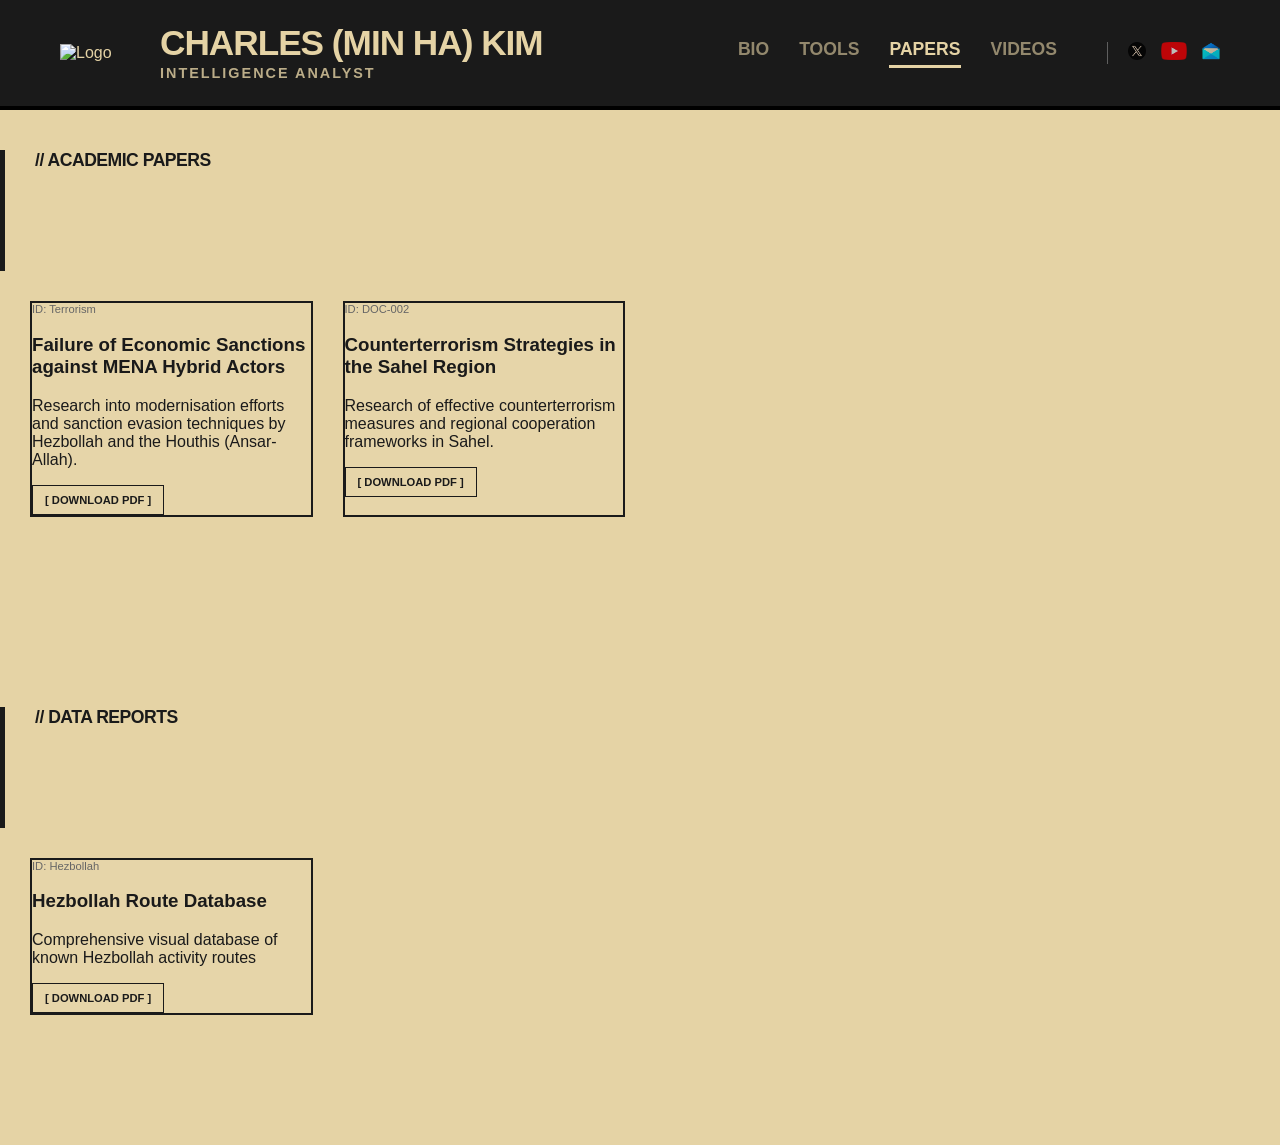
==== papers.html @ 140aa5d3 "1.44 UI Update" ====
<!DOCTYPE html>
<html lang="en">
<head>
    <meta charset="UTF-8">
    <title>SAETTA | PAPERS</title>
    <link rel="stylesheet" href="style.css?v=1.0.4">
</head>
<body>
    <div id="saetta-nav"></div>
    <script src="nav.js?v=1.0.4"></script>

    <h2>// ACADEMIC PAPERS</h2>
    <div id="paper-grid" class="grid-3"></div>

    <h2 style="margin-top: 60px;">// DATA REPORTS</h2>
    <div id="data-reports-grid" class="grid-3"></div>

    <script src="db.js?v=1.0.4"></script>
    <script src="loader.js?v=1.0.4"></script>
</body>
</html>
---- style.css ----
/* --- SAETTA MASTER STYLESHEET V8.0 --- */
/* Optimized for Wide-Layout Dossiers and Carousel Integration */

:root {
    --bg-color: #E5D3A5;      /* Gripen Sand */
    --ink-color: #1A1A1A;     /* Cockpit Black */
    --accent-red: #AA3333;    /* Warning Red */
    --secondary-color: #595038; 
}

/* --- CORE ENGINE --- */
body {
    background-color: var(--bg-color);
    color: var(--ink-color);
    font-family: Arial, Helvetica, sans-serif;
    margin: 0;
    padding: 0; 
    background-image: linear-gradient(var(--ink-color) 0.5px, transparent 0.5px), 
                      linear-gradient(90deg, var(--ink-color) 0.5px, transparent 0.5px);
    background-size: 100px 100px;
}

body::before { 
    content: ""; position: fixed; top: 0; left: 0; width: 100%; height: 100%; 
    background: var(--bg-color); opacity: 0.94; z-index: -1; 
}

a { color: var(--ink-color); text-decoration: none; transition: 0.2s; }

/* --- NAVIGATION BAR --- */
.top-bar {
    background-color: var(--ink-color); 
    color: var(--bg-color);
    width: 100%;
    padding: 25px 60px; 
    box-sizing: border-box;
    display: flex;
    justify-content: space-between;
    align-items: center;
    margin-bottom: 40px; /* Spacing between nav and content */
    border-bottom: 4px solid #000;
}

.logo-img { width: 80px; height: auto; margin-right: 20px; }

.social-icon { 
    height: 18px; 
    width: auto; 
    opacity: 0.8; 
    transition: 0.2s; 
    filter: sepia(18%) hue-rotate(350deg) saturate(300%) brightness(90%); 
}

.social-icon:hover { 
    opacity: 1; 
    transform: scale(1.1); 
    filter: invert(21%) sepia(58%) saturate(3474%) hue-rotate(346deg) brightness(89%) contrast(90%);
}

.identity-block { display: flex; align-items: center; }
.identity h1 { margin: 0; font-size: 2.2rem; text-transform: uppercase; letter-spacing: -1px; line-height: 1; font-weight: 900; color: var(--bg-color); }
.identity .saetta-title { font-size: 0.9rem; margin-top: 5px; font-weight: 700; letter-spacing: 2px; opacity: 0.8; color: var(--bg-color); }

.nav-group { display: flex; align-items: center; gap: 40px; }
nav { display: flex; gap: 30px; }
nav a { font-weight: 700; font-size: 1.1rem; text-transform: uppercase; color: var(--bg-color); opacity: 0.6; padding-bottom: 5px; border-bottom: 3px solid transparent; }
nav a:hover, nav a.active { opacity: 1; color: var(--bg-color); border-bottom: 3px solid var(--bg-color); }

.socials { display: flex; gap: 15px; border-left: 1px solid rgba(255,255,255,0.3); padding-left: 20px; margin-left: 10px; }

/* --- GLOBAL LAYOUT RESET --- */
body > *:not(#saetta-nav):not(script) {
    max-width: 1400px; /* Reduced side margins */
    margin-left: auto;
    margin-right: auto;
    padding: 0 30px 100px 30px; /* Balanced floor and side clearance */
    box-sizing: border-box; 
}

/* --- HEADERS & TITLES --- */
.page-header {
    margin-top: 0;
    margin-bottom: 20px; 
}

.page-header h1 {
    margin: 0;
    line-height: 1.2; /* Fixes vertical dash elongation */
    font-size: 2.5rem;
}

h2 { 
    font-size: 1.1rem; border-left: 5px solid var(--ink-color); 
    padding-left: 15px; text-transform: uppercase; margin-bottom: 30px; 
    font-weight: 800; letter-spacing: -0.5px; 
}

/* --- DOSSIER LAYOUT ENGINE --- */
.dossier-layout {
    display: flex;
    gap: 50px;
    align-items: flex-start;
}

.chapter-rail {
    position: sticky;
    top: 40px;
    width: 160px;
    flex-shrink: 0;
    font-family: Arial, sans-serif;
    border-right: 1px solid rgba(26, 26, 26, 0.1); /* Subtle rail border */
}

.rail-header {
    font-size: 0.65rem;
    font-weight: 900;
    color: var(--secondary-color);
    margin-bottom: 15px;
}

.rail-nav { display: flex; flex-direction: column; gap: 12px; }

.rail-link {
    font-size: 0.75rem;
    font-weight: 700;
    color: var(--ink-color);
    opacity: 0.4;
    text-decoration: none;
    transition: 0.2s;
}

.rail-link:hover { opacity: 1; color: var(--accent-red); padding-left: 4px; }

.dossier-body { flex: 1; }

/* --- IMAGE CAROUSEL (PHOBOS) --- */
.carousel-container {
    width: 100%;
    position: relative;
    margin: 20px 0 60px 0; /* Clear space before text begins */
    border: 1px solid var(--ink-color);
    background: var(--ink-color);
    overflow: hidden;
}

.carousel-slide {
    display: none; /* Logic handled by tool-phobos inline script */
    width: 100%;
}

.carousel-slide img {
    width: 100%;
    height: auto;
    display: block;
}

.carousel-btn {
    position: absolute;
    top: 50%;
    transform: translateY(-50%);
    background: rgba(26, 26, 26, 0.8);
    color: var(--bg-color);
    border: none;
    padding: 15px;
    cursor: pointer;
    font-weight: bold;
    z-index: 10;
}

.prev-btn { left: 0; }
.next-btn { right: 0; }
.carousel-btn:hover { background: var(--accent-red); }

/* --- TEXT CONTENT STREAM --- */
.text-block {
    margin-bottom: 60px;
}

.text-block h3 {
    color: var(--accent-red);
    text-transform: uppercase;
    font-weight: 800;
    margin-bottom: 15px;
}

.text-block p {
    font-size: 1.1rem;
    line-height: 1.6;
    margin-bottom: 20px;
}

/* --- INTERACTIVE GRIDS --- */
.grid-2 { display: grid !important; grid-template-columns: 220px 1fr; gap: 80px; align-items: start; margin-bottom: 80px; }
.grid-3 { display: grid !important; grid-template-columns: repeat(auto-fill, minmax(280px, 1fr)); gap: 30px; }

.system-card, .report-card { 
    border: 2px solid var(--ink-color); 
    background: rgba(255,255,255,0.05); 
    margin-bottom: 30px; 
    display: flex; 
    flex-direction: column; 
    transition: 0.2s; 
}

.system-card:hover, .report-card:hover { 
    transform: translateY(-4px); 
    box-shadow: 6px 6px 0px var(--ink-color); 
}

/* --- FOOTER ELEMENTS --- */
.btn { 
    display: inline-block; font-weight: 800; border: 1px solid var(--ink-color); 
    padding: 8px 12px; font-size: 0.7rem; text-transform: uppercase; 
    cursor: pointer; transition: 0.2s;
}

.btn:hover { background: var(--ink-color); color: var(--bg-color); }

.btn-disabled {
    opacity: 0.4;
    cursor: not-allowed;
    border-style: dashed; /* Visual cue for "In Development" */
}

.tool-footer {
    margin-top: 80px;
}

.footer-btns {
    display: flex;
    justify-content: space-between;
    padding-top: 20px;
}

/* --- MOBILE ADAPTATION --- */
@media (max-width: 950px) {
    .chapter-rail { display: none; }
    .dossier-layout { flex-direction: column; }
}

@media (max-width: 850px) {
    .top-bar { padding: 20px; flex-direction: column; gap: 20px; }
    .nav-group { width: 100%; justify-content: space-between; margin-top: 20px; gap: 15px; }
    .grid-2 { grid-template-columns: 1fr; }
}
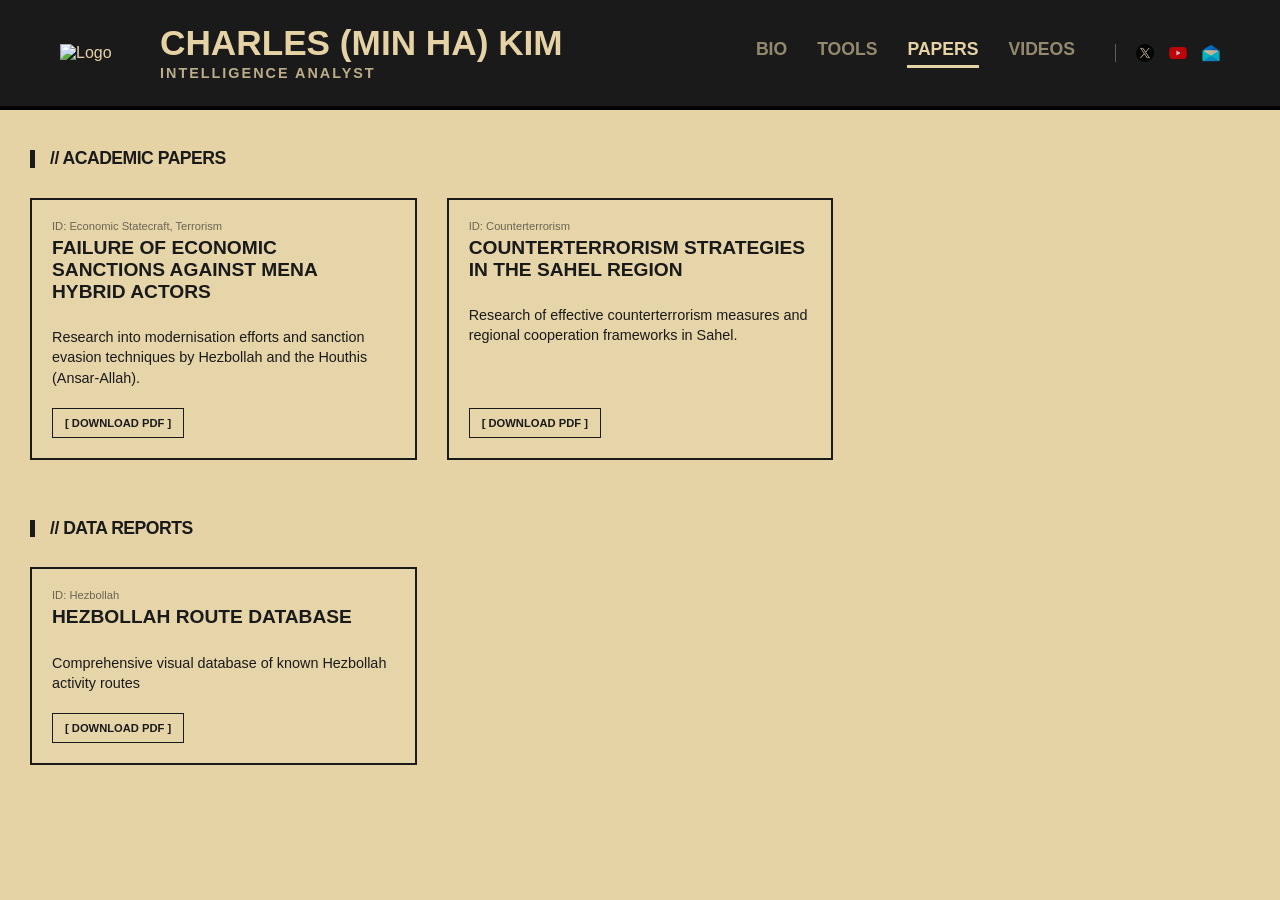
==== commit e6bfde64: "1.50 Overhaul" ====
--- a/papers.html
+++ b/papers.html
@@ -3,17 +3,19 @@
 <head>
     <meta charset="UTF-8">
     <title>SAETTA | PAPERS</title>
-    <link rel="stylesheet" href="style.css?v=1.0.4">
+    <link rel="stylesheet" href="style.css?v=1.5.0">
 </head>
 <body>
     <div id="saetta-nav"></div>
-    <script src="nav.js?v=1.0.4"></script>
+    <script src="nav.js?v=1.5.1"></script>
 
-    <h2>// ACADEMIC PAPERS</h2>
-    <div id="paper-grid" class="grid-3"></div>
+    <main class="container">
+        <h2>// ACADEMIC PAPERS</h2>
+        <div id="paper-grid" class="grid-3"></div>
 
-    <h2 style="margin-top: 60px;">// DATA REPORTS</h2>
-    <div id="data-reports-grid" class="grid-3"></div>
+        <h2 style="margin-top: 60px;">// DATA REPORTS</h2>
+        <div id="data-reports-grid" class="grid-3"></div>
+    </main>
 
     <script src="db.js?v=1.0.4"></script>
     <script src="loader.js?v=1.0.4"></script>
--- a/style.css
+++ b/style.css
@@ -1,6 +1,4 @@
-/* --- SAETTA MASTER STYLESHEET V8.0 --- */
-/* Optimized for Wide-Layout Dossiers and Carousel Integration */
-
+/* --- SAETTA MASTER STYLESHEET V11.2 --- */
 :root {
     --bg-color: #E5D3A5;      /* Gripen Sand */
     --ink-color: #1A1A1A;     /* Cockpit Black */
@@ -9,15 +7,17 @@
 }
 
 /* --- CORE ENGINE --- */
+* { box-sizing: border-box; }
+
 body {
     background-color: var(--bg-color);
     color: var(--ink-color);
     font-family: Arial, Helvetica, sans-serif;
-    margin: 0;
-    padding: 0; 
+    margin: 0; padding: 0;
     background-image: linear-gradient(var(--ink-color) 0.5px, transparent 0.5px), 
                       linear-gradient(90deg, var(--ink-color) 0.5px, transparent 0.5px);
     background-size: 100px 100px;
+    min-height: 100vh;
 }
 
 body::before { 
@@ -26,220 +26,139 @@
 }
 
 a { color: var(--ink-color); text-decoration: none; transition: 0.2s; }
+img { max-width: 100%; height: auto; display: block; }
 
-/* --- NAVIGATION BAR --- */
+/* --- LAYOUT CONTAINERS --- */
+.container {
+    max-width: 1400px;
+    margin: 0 auto;
+    padding: 0 30px 100px 30px;
+    position: relative;
+}
+
+/* --- NAVIGATION BAR (TOP) --- */
 .top-bar {
     background-color: var(--ink-color); 
     color: var(--bg-color);
     width: 100%;
     padding: 25px 60px; 
-    box-sizing: border-box;
     display: flex;
     justify-content: space-between;
     align-items: center;
-    margin-bottom: 40px; /* Spacing between nav and content */
+    margin-bottom: 40px;
     border-bottom: 4px solid #000;
 }
 
-.logo-img { width: 80px; height: auto; margin-right: 20px; }
-
+.logo-img { width: 80px !important; height: auto; margin-right: 20px; }
 .social-icon { 
-    height: 18px; 
-    width: auto; 
-    opacity: 0.8; 
-    transition: 0.2s; 
+    height: 18px !important; width: 18px !important; object-fit: contain;
+    opacity: 0.8; transition: 0.2s; 
     filter: sepia(18%) hue-rotate(350deg) saturate(300%) brightness(90%); 
 }
 
-.social-icon:hover { 
-    opacity: 1; 
-    transform: scale(1.1); 
-    filter: invert(21%) sepia(58%) saturate(3474%) hue-rotate(346deg) brightness(89%) contrast(90%);
-}
-
 .identity-block { display: flex; align-items: center; }
-.identity h1 { margin: 0; font-size: 2.2rem; text-transform: uppercase; letter-spacing: -1px; line-height: 1; font-weight: 900; color: var(--bg-color); }
+.identity h1 { margin: 0; font-size: 2.2rem; text-transform: uppercase; font-weight: 900; line-height: 1; color: var(--bg-color); }
 .identity .saetta-title { font-size: 0.9rem; margin-top: 5px; font-weight: 700; letter-spacing: 2px; opacity: 0.8; color: var(--bg-color); }
 
 .nav-group { display: flex; align-items: center; gap: 40px; }
+.socials { display: flex; gap: 15px; border-left: 1px solid rgba(255,255,255,0.3); padding-left: 20px; }
+
+/* Global Nav Styling (Defaults for Top Bar) */
 nav { display: flex; gap: 30px; }
-nav a { font-weight: 700; font-size: 1.1rem; text-transform: uppercase; color: var(--bg-color); opacity: 0.6; padding-bottom: 5px; border-bottom: 3px solid transparent; }
+nav a { 
+    font-weight: 700; font-size: 1.1rem; text-transform: uppercase; 
+    color: var(--bg-color); /* Default to light text for dark headers */
+    opacity: 0.6; padding-bottom: 5px; border-bottom: 3px solid transparent; 
+}
 nav a:hover, nav a.active { opacity: 1; color: var(--bg-color); border-bottom: 3px solid var(--bg-color); }
 
-.socials { display: flex; gap: 15px; border-left: 1px solid rgba(255,255,255,0.3); padding-left: 20px; margin-left: 10px; }
-
-/* --- GLOBAL LAYOUT RESET --- */
-body > *:not(#saetta-nav):not(script) {
-    max-width: 1400px; /* Reduced side margins */
-    margin-left: auto;
-    margin-right: auto;
-    padding: 0 30px 100px 30px; /* Balanced floor and side clearance */
-    box-sizing: border-box; 
+/* --- TYPOGRAPHY --- */
+h2 { 
+    font-size: 1.1rem; border-left: 5px solid var(--ink-color); 
+    padding-left: 15px; text-transform: uppercase; font-weight: 800; 
+    letter-spacing: -0.5px; line-height: 1.0; margin: 0 0 30px 0;
+    display: inline-block;
 }
 
-/* --- HEADERS & TITLES --- */
-.page-header {
-    margin-top: 0;
-    margin-bottom: 20px; 
+/* --- BIO LAYOUT --- */
+.bio-layout { display: grid; grid-template-columns: 300px 1fr; gap: 50px; align-items: start; }
+.photo-frame { border: 2px solid var(--ink-color); padding: 5px; background: rgba(255,255,255,0.05); }
+.bio-content p { font-size: 1.1rem; line-height: 1.6; margin-bottom: 20px; }
+.bio-content ul { line-height: 1.8; font-weight: bold; }
+
+/* --- DOSSIER LAYOUT (Tools) --- */
+.dossier-layout { display: grid; grid-template-columns: 200px 1fr; gap: 50px; }
+
+.chapter-rail {
+    position: sticky; top: 20px; align-self: start;
+    border-right: 1px solid var(--ink-color); padding-right: 20px;
+}
+.rail-header { font-weight: 900; margin-bottom: 20px; opacity: 0.5; font-size: 0.8rem; }
+
+/* FIX: Override Global Nav for Sidebar */
+.rail-nav {
+    display: flex;
+    flex-direction: column !important; /* Force Vertical */
+    gap: 0 !important;
 }
 
-.page-header h1 {
-    margin: 0;
-    line-height: 1.2; /* Fixes vertical dash elongation */
-    font-size: 2.5rem;
+/* FIX: Override Global Link Color for Sidebar */
+.rail-nav a {
+    color: var(--ink-color) !important; /* Force Black */
+    opacity: 0.6;
+    border-bottom: 1px solid rgba(26, 26, 26, 0.1);
+    padding: 10px 0;
+    display: block;
+    font-size: 0.8rem;
 }
 
-h2 { 
-    font-size: 1.1rem; border-left: 5px solid var(--ink-color); 
-    padding-left: 15px; text-transform: uppercase; margin-bottom: 30px; 
-    font-weight: 800; letter-spacing: -0.5px; 
+.rail-nav a:hover {
+    color: var(--accent-red) !important;
+    opacity: 1;
+    border-color: var(--accent-red);
 }
 
-/* --- DOSSIER LAYOUT ENGINE --- */
-.dossier-layout {
-    display: flex;
-    gap: 50px;
-    align-items: flex-start;
-}
+.page-header h1 { font-size: 3rem; margin: 0; line-height: 1; text-transform: uppercase; letter-spacing: -2px; }
+.page-header p { font-weight: bold; color: var(--accent-red); margin-top: 10px; letter-spacing: 1px; }
 
-.chapter-rail {
-    position: sticky;
-    top: 40px;
-    width: 160px;
-    flex-shrink: 0;
-    font-family: Arial, sans-serif;
-    border-right: 1px solid rgba(26, 26, 26, 0.1); /* Subtle rail border */
-}
-
-.rail-header {
-    font-size: 0.65rem;
-    font-weight: 900;
-    color: var(--secondary-color);
-    margin-bottom: 15px;
-}
-
-.rail-nav { display: flex; flex-direction: column; gap: 12px; }
-
-.rail-link {
-    font-size: 0.75rem;
-    font-weight: 700;
-    color: var(--ink-color);
-    opacity: 0.4;
-    text-decoration: none;
-    transition: 0.2s;
-}
-
-.rail-link:hover { opacity: 1; color: var(--accent-red); padding-left: 4px; }
-
-.dossier-body { flex: 1; }
-
-/* --- IMAGE CAROUSEL (PHOBOS) --- */
-.carousel-container {
-    width: 100%;
-    position: relative;
-    margin: 20px 0 60px 0; /* Clear space before text begins */
-    border: 1px solid var(--ink-color);
-    background: var(--ink-color);
-    overflow: hidden;
-}
-
-.carousel-slide {
-    display: none; /* Logic handled by tool-phobos inline script */
-    width: 100%;
-}
-
-.carousel-slide img {
-    width: 100%;
-    height: auto;
-    display: block;
-}
-
-.carousel-btn {
-    position: absolute;
-    top: 50%;
-    transform: translateY(-50%);
-    background: rgba(26, 26, 26, 0.8);
-    color: var(--bg-color);
-    border: none;
-    padding: 15px;
-    cursor: pointer;
-    font-weight: bold;
-    z-index: 10;
-}
-
-.prev-btn { left: 0; }
-.next-btn { right: 0; }
-.carousel-btn:hover { background: var(--accent-red); }
-
-/* --- TEXT CONTENT STREAM --- */
-.text-block {
-    margin-bottom: 60px;
-}
-
-.text-block h3 {
-    color: var(--accent-red);
-    text-transform: uppercase;
-    font-weight: 800;
-    margin-bottom: 15px;
-}
-
-.text-block p {
-    font-size: 1.1rem;
-    line-height: 1.6;
-    margin-bottom: 20px;
-}
-
-/* --- INTERACTIVE GRIDS --- */
-.grid-2 { display: grid !important; grid-template-columns: 220px 1fr; gap: 80px; align-items: start; margin-bottom: 80px; }
-.grid-3 { display: grid !important; grid-template-columns: repeat(auto-fill, minmax(280px, 1fr)); gap: 30px; }
+/* --- COMPONENTS --- */
+.grid-3 { display: grid; grid-template-columns: repeat(3, 1fr); gap: 30px; }
 
 .system-card, .report-card { 
-    border: 2px solid var(--ink-color); 
-    background: rgba(255,255,255,0.05); 
-    margin-bottom: 30px; 
-    display: flex; 
-    flex-direction: column; 
-    transition: 0.2s; 
+    border: 2px solid var(--ink-color); background: rgba(255,255,255,0.05); 
+    display: flex; flex-direction: column; height: 100%; 
 }
+.sys-content { padding: 20px; display: flex; flex-direction: column; flex-grow: 1; }
+.sys-title { font-size: 1.2rem; font-weight: 900; text-transform: uppercase; margin: 0 0 10px 0; }
+.sys-desc { font-size: 0.9rem; line-height: 1.4; margin-bottom: 20px; flex-grow: 1; }
 
-.system-card:hover, .report-card:hover { 
-    transform: translateY(-4px); 
-    box-shadow: 6px 6px 0px var(--ink-color); 
-}
-
-/* --- FOOTER ELEMENTS --- */
 .btn { 
     display: inline-block; font-weight: 800; border: 1px solid var(--ink-color); 
     padding: 8px 12px; font-size: 0.7rem; text-transform: uppercase; 
-    cursor: pointer; transition: 0.2s;
+    background: transparent; cursor: pointer; color: var(--ink-color);
+    width: fit-content; margin-top: auto;
 }
-
 .btn:hover { background: var(--ink-color); color: var(--bg-color); }
 
-.btn-disabled {
-    opacity: 0.4;
-    cursor: not-allowed;
-    border-style: dashed; /* Visual cue for "In Development" */
+/* --- CAROUSEL --- */
+.carousel-container { position: relative; margin: 30px 0; border: 2px solid var(--ink-color); overflow: hidden; aspect-ratio: 16/9; background: #000; }
+.carousel-slide { display: none; width: 100%; height: 100%; }
+.carousel-slide img { width: 100%; height: 100%; object-fit: contain; }
+.carousel-btn { 
+    position: absolute; top: 50%; transform: translateY(-50%); 
+    background: var(--ink-color); color: var(--bg-color); border: none; 
+    padding: 10px; cursor: pointer; z-index: 10;
 }
+.prev-btn { left: 0; } .next-btn { right: 0; }
 
-.tool-footer {
-    margin-top: 80px;
-}
+.text-block { margin-bottom: 50px; border-bottom: 1px dashed var(--ink-color); padding-bottom: 30px; }
+.text-block h3 { margin-top: 0; font-size: 0.9rem; opacity: 0.6; margin-bottom: 10px; }
 
-.footer-btns {
-    display: flex;
-    justify-content: space-between;
-    padding-top: 20px;
-}
-
-/* --- MOBILE ADAPTATION --- */
-@media (max-width: 950px) {
+/* --- MOBILE RESPONSIVE --- */
+@media (max-width: 768px) {
+    .dossier-layout, .bio-layout, .grid-3 { grid-template-columns: 1fr; }
     .chapter-rail { display: none; }
-    .dossier-layout { flex-direction: column; }
-}
-
-@media (max-width: 850px) {
-    .top-bar { padding: 20px; flex-direction: column; gap: 20px; }
-    .nav-group { width: 100%; justify-content: space-between; margin-top: 20px; gap: 15px; }
-    .grid-2 { grid-template-columns: 1fr; }
+    .top-bar { flex-direction: column; padding: 20px; gap: 20px; }
+    .nav-group { flex-direction: column; gap: 20px; }
+    .carousel-container { aspect-ratio: 4/3; }
 }
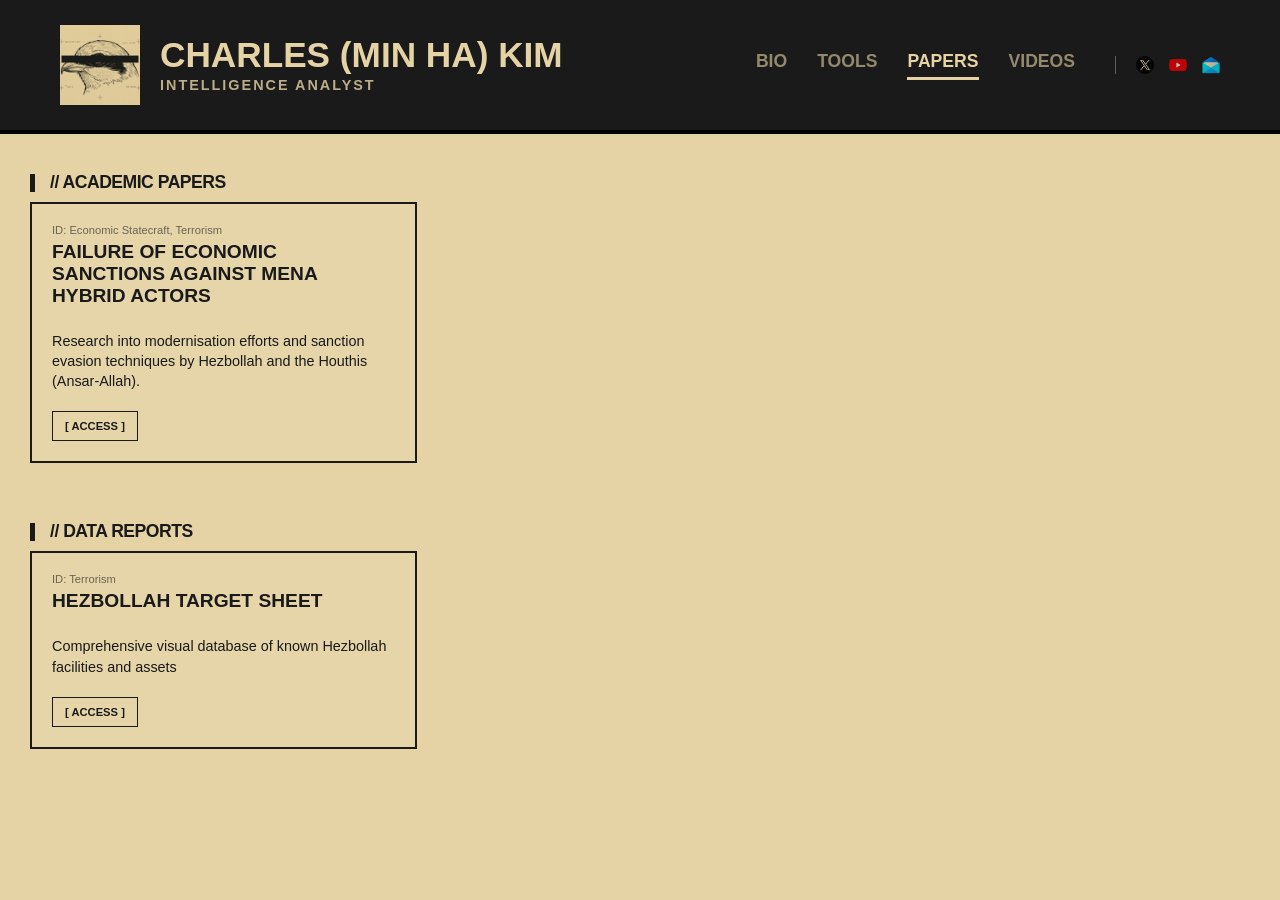
==== commit b7dec923: "1.54 Mobile Integration (Video Removed due to Size Limit)" ====
--- a/papers.html
+++ b/papers.html
@@ -1,13 +1,16 @@
 <!DOCTYPE html>
 <html lang="en">
+
 <head>
     <meta charset="UTF-8">
+    <meta name="viewport" content="width=device-width, initial-scale=1.0">
     <title>SAETTA | PAPERS</title>
-    <link rel="stylesheet" href="style.css?v=1.5.0">
+    <link rel="stylesheet" href="style.css?v=1.6.0">
 </head>
+
 <body>
     <div id="saetta-nav"></div>
-    <script src="nav.js?v=1.5.1"></script>
+    <script src="nav.js?v=1.6.0"></script>
 
     <main class="container">
         <h2>// ACADEMIC PAPERS</h2>
@@ -17,7 +20,8 @@
         <div id="data-reports-grid" class="grid-3"></div>
     </main>
 
-    <script src="db.js?v=1.0.4"></script>
-    <script src="loader.js?v=1.0.4"></script>
+    <script src="db.js?v=1.6.0"></script>
+    <script src="loader.js?v=1.6.0"></script>
 </body>
+
 </html>
--- a/style.css
+++ b/style.css
@@ -18,7 +18,7 @@
                       linear-gradient(90deg, var(--ink-color) 0.5px, transparent 0.5px);
     background-size: 100px 100px;
     min-height: 100vh;
-}
+}                           
 
 body::before { 
     content: ""; position: fixed; top: 0; left: 0; width: 100%; height: 100%; 
@@ -76,7 +76,7 @@
 h2 { 
     font-size: 1.1rem; border-left: 5px solid var(--ink-color); 
     padding-left: 15px; text-transform: uppercase; font-weight: 800; 
-    letter-spacing: -0.5px; line-height: 1.0; margin: 0 0 30px 0;
+    letter-spacing: -0.5px; line-height: 1.0; margin: 0 0 10px 0;
     display: inline-block;
 }
 
@@ -143,7 +143,7 @@
 /* --- CAROUSEL --- */
 .carousel-container { position: relative; margin: 30px 0; border: 2px solid var(--ink-color); overflow: hidden; aspect-ratio: 16/9; background: #000; }
 .carousel-slide { display: none; width: 100%; height: 100%; }
-.carousel-slide img { width: 100%; height: 100%; object-fit: contain; }
+.carousel-slide img, .carousel-slide video { width: 100%; height: 100%; object-fit: contain; }
 .carousel-btn { 
     position: absolute; top: 50%; transform: translateY(-50%); 
     background: var(--ink-color); color: var(--bg-color); border: none; 
@@ -151,7 +151,7 @@
 }
 .prev-btn { left: 0; } .next-btn { right: 0; }
 
-.text-block { margin-bottom: 50px; border-bottom: 1px dashed var(--ink-color); padding-bottom: 30px; }
+.text-block { margin-bottom: 20px; border-bottom: 1px dashed var(--ink-color); padding-bottom: 10px; }
 .text-block h3 { margin-top: 0; font-size: 0.9rem; opacity: 0.6; margin-bottom: 10px; }
 
 /* --- MOBILE RESPONSIVE --- */
@@ -161,4 +161,51 @@
     .top-bar { flex-direction: column; padding: 20px; gap: 20px; }
     .nav-group { flex-direction: column; gap: 20px; }
     .carousel-container { aspect-ratio: 4/3; }
+}
+
+.leaflet-container img.leaflet-tile {
+    /* Critical: Resets "height: auto" and "max-width: 100%" */
+    max-width: none !important; 
+    max-height: none !important;
+    width: 256px !important;      /* Force standard tile size */
+    height: 256px !important;     /* Force standard tile size */
+    margin: 0 !important;
+    padding: 0 !important;
+    display: block !important;    /* Fixes "fractured" gaps */
+}
+
+/* 2. FIX MARKERS & UI ICONS */
+.leaflet-container img.leaflet-marker-icon,
+.leaflet-container img.leaflet-image-layer,
+.leaflet-control-zoom-in, 
+.leaflet-control-zoom-out {
+    max-width: none !important;
+    max-height: none !important;
+    width: auto !important;
+    height: auto !important;
+    display: block !important;
+    box-shadow: none !important;
+    border: none !important;      /* Removes unintended borders on tiles */
+}
+
+/* 3. FIX ZOOM CONTROLS (The +/- Buttons) */
+.leaflet-touch .leaflet-control-layers, 
+.leaflet-touch .leaflet-bar {
+    border: 2px solid var(--ink-color) !important;
+    background-clip: padding-box;
+}
+.leaflet-control-zoom a {
+    color: var(--ink-color) !important;
+    background: var(--bg-color) !important;
+    font-size: 22px !important;
+    line-height: 30px !important; /* Centers the +/- text */
+    text-decoration: none !important;
+}
+
+/* 4. FIX MAP CONTAINER & CURSOR */
+#intel-map {
+    isolation: isolate;
+    z-index: 1;
+    /* Forces the map to respect mouse events for zooming */
+    pointer-events: auto !important; 
 }
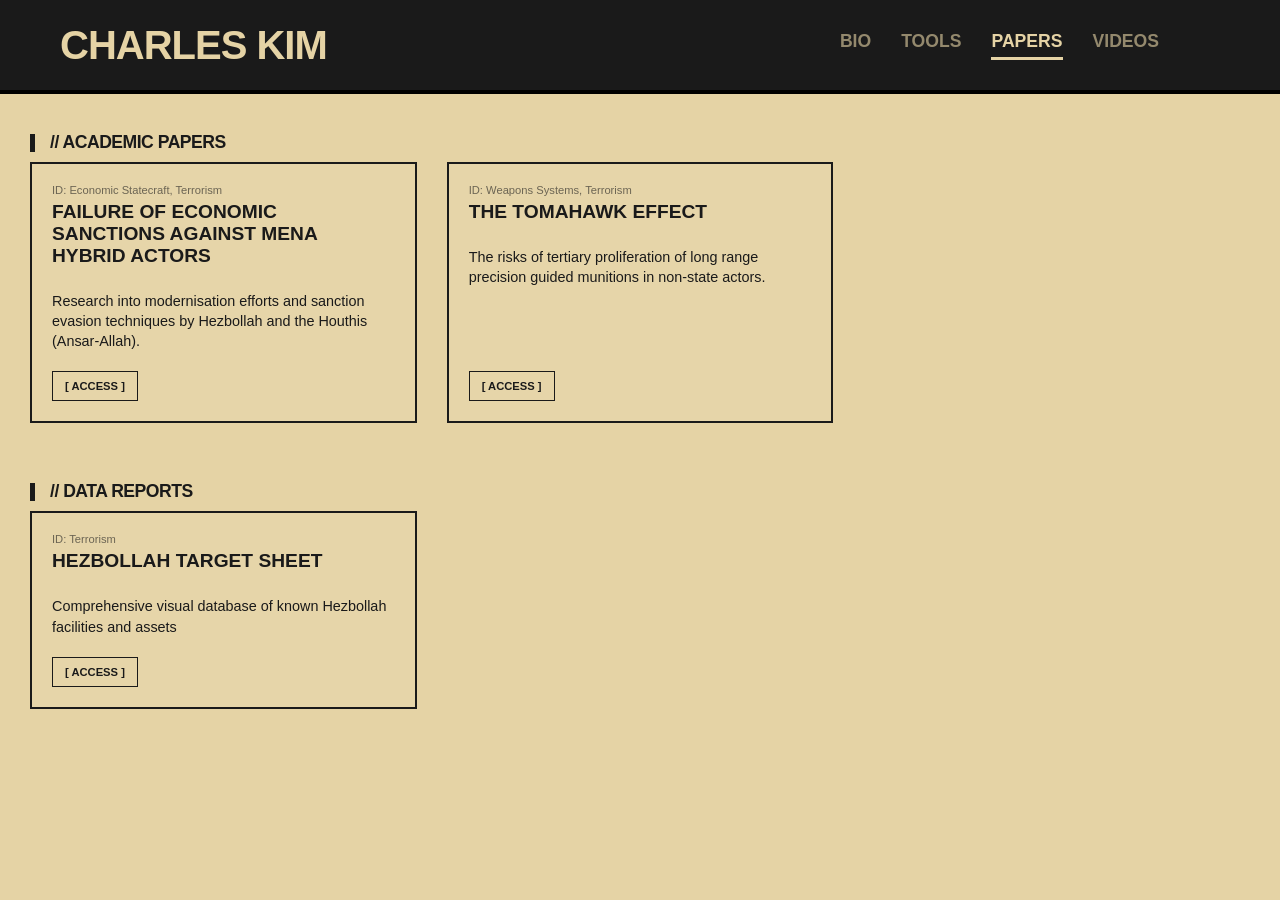
==== commit b220e883: "Update site to v1.60: Professionalize content, refine bio page, and standardize footer" ====
--- a/papers.html
+++ b/papers.html
@@ -5,12 +5,12 @@
     <meta charset="UTF-8">
     <meta name="viewport" content="width=device-width, initial-scale=1.0">
     <title>SAETTA | PAPERS</title>
-    <link rel="stylesheet" href="style.css?v=1.6.0">
+    <link rel="stylesheet" href="style.css?v=1.60">
 </head>
 
 <body>
     <div id="saetta-nav"></div>
-    <script src="nav.js?v=1.6.0"></script>
+    <script src="nav.js?v=1.60"></script>
 
     <main class="container">
         <h2>// ACADEMIC PAPERS</h2>
@@ -20,8 +20,8 @@
         <div id="data-reports-grid" class="grid-3"></div>
     </main>
 
-    <script src="db.js?v=1.6.0"></script>
-    <script src="loader.js?v=1.6.0"></script>
+    <script src="db.js?v=1.60"></script>
+    <script src="loader.js?v=1.60"></script>
 </body>
 
-</html>+</html>
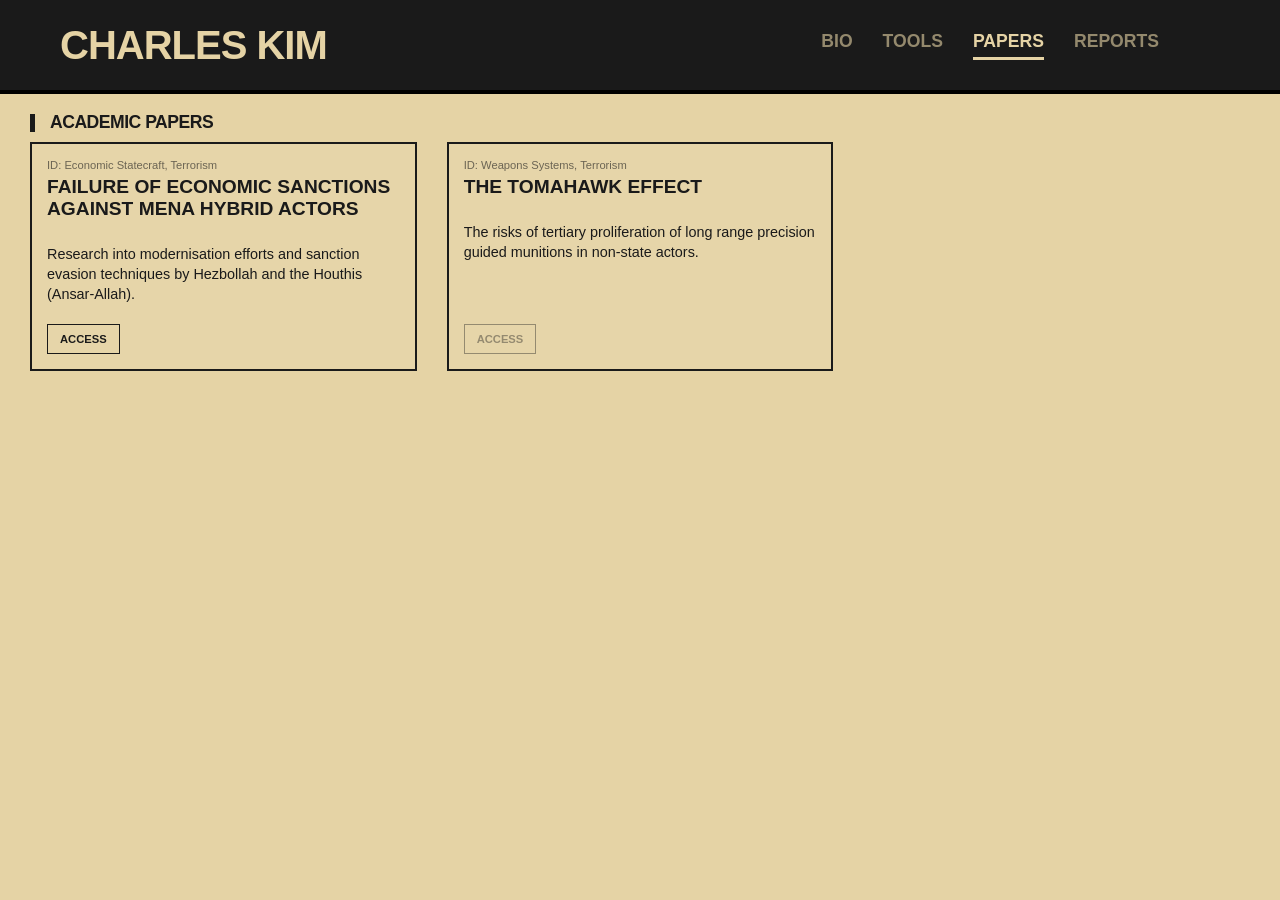
==== commit 027b25a7: "1.62 Cleaning UI, updating pictures, etc." ====
--- a/papers.html
+++ b/papers.html
@@ -13,11 +13,10 @@
     <script src="nav.js?v=1.60"></script>
 
     <main class="container">
-        <h2>// ACADEMIC PAPERS</h2>
+        <h2>ACADEMIC PAPERS</h2>
         <div id="paper-grid" class="grid-3"></div>
 
-        <h2 style="margin-top: 60px;">// DATA REPORTS</h2>
-        <div id="data-reports-grid" class="grid-3"></div>
+
     </main>
 
     <script src="db.js?v=1.60"></script>
--- a/style.css
+++ b/style.css
@@ -1,110 +1,225 @@
 /* --- SAETTA MASTER STYLESHEET V11.2 --- */
 :root {
-    --bg-color: #E5D3A5;      /* Gripen Sand */
-    --ink-color: #1A1A1A;     /* Cockpit Black */
-    --accent-red: #AA3333;    /* Warning Red */
-    --secondary-color: #595038; 
+    --bg-color: #E5D3A5;
+    /* Gripen Sand */
+    --ink-color: #1A1A1A;
+    /* Cockpit Black */
+    --accent-red: #AA3333;
+    /* Warning Red */
+    --secondary-color: #595038;
 }
 
 /* --- CORE ENGINE --- */
-* { box-sizing: border-box; }
+* {
+    box-sizing: border-box;
+}
 
 body {
     background-color: var(--bg-color);
     color: var(--ink-color);
     font-family: Arial, Helvetica, sans-serif;
-    margin: 0; padding: 0;
-    background-image: linear-gradient(var(--ink-color) 0.5px, transparent 0.5px), 
-                      linear-gradient(90deg, var(--ink-color) 0.5px, transparent 0.5px);
+    margin: 0;
+    padding: 0;
+    background-image: linear-gradient(var(--ink-color) 0.5px, transparent 0.5px),
+        linear-gradient(90deg, var(--ink-color) 0.5px, transparent 0.5px);
     background-size: 100px 100px;
     min-height: 100vh;
-}                           
-
-body::before { 
-    content: ""; position: fixed; top: 0; left: 0; width: 100%; height: 100%; 
-    background: var(--bg-color); opacity: 0.94; z-index: -1; 
-}
-
-a { color: var(--ink-color); text-decoration: none; transition: 0.2s; }
-img { max-width: 100%; height: auto; display: block; }
+    display: flex;
+    flex-direction: column;
+}
+
+body::before {
+    content: "";
+    position: fixed;
+    top: 0;
+    left: 0;
+    width: 100%;
+    height: 100%;
+    background: var(--bg-color);
+    opacity: 0.94;
+    z-index: -1;
+}
+
+a {
+    color: var(--ink-color);
+    text-decoration: none;
+    transition: 0.2s;
+}
+
+img {
+    max-width: 100%;
+    height: auto;
+    display: block;
+}
 
 /* --- LAYOUT CONTAINERS --- */
 .container {
     max-width: 1400px;
     margin: 0 auto;
-    padding: 0 30px 100px 30px;
+    padding: 0 30px 40px 30px;
     position: relative;
 }
 
 /* --- NAVIGATION BAR (TOP) --- */
 .top-bar {
-    background-color: var(--ink-color); 
-    color: var(--bg-color);
-    width: 100%;
-    padding: 25px 60px; 
+    background-color: var(--ink-color);
+    color: var(--bg-color);
+    width: 100%;
+    padding: 25px 60px;
     display: flex;
     justify-content: space-between;
     align-items: center;
-    margin-bottom: 40px;
+    margin-bottom: 20px;
     border-bottom: 4px solid #000;
 }
 
-.logo-img { width: 80px !important; height: auto; margin-right: 20px; }
-.social-icon { 
-    height: 18px !important; width: 18px !important; object-fit: contain;
-    opacity: 0.8; transition: 0.2s; 
-    filter: sepia(18%) hue-rotate(350deg) saturate(300%) brightness(90%); 
-}
-
-.identity-block { display: flex; align-items: center; }
-.identity h1 { margin: 0; font-size: 2.2rem; text-transform: uppercase; font-weight: 900; line-height: 1; color: var(--bg-color); }
-.identity .saetta-title { font-size: 0.9rem; margin-top: 5px; font-weight: 700; letter-spacing: 2px; opacity: 0.8; color: var(--bg-color); }
-
-.nav-group { display: flex; align-items: center; gap: 40px; }
-.socials { display: flex; gap: 15px; border-left: 1px solid rgba(255,255,255,0.3); padding-left: 20px; }
+.logo-img {
+    width: 80px !important;
+    height: auto;
+    margin-right: 20px;
+}
+
+.social-icon {
+    height: 18px !important;
+    width: 18px !important;
+    object-fit: contain;
+    opacity: 0.8;
+    transition: 0.2s;
+    filter: sepia(18%) hue-rotate(350deg) saturate(300%) brightness(90%);
+}
+
+.identity-block {
+    display: flex;
+    align-items: center;
+}
+
+.identity h1 {
+    margin: 0;
+    font-size: 2.2rem;
+    text-transform: uppercase;
+    font-weight: 900;
+    line-height: 1;
+    color: var(--bg-color);
+}
+
+.identity .saetta-title {
+    font-size: 0.9rem;
+    margin-top: 5px;
+    font-weight: 700;
+    letter-spacing: 2px;
+    opacity: 0.8;
+    color: var(--bg-color);
+}
+
+.nav-group {
+    display: flex;
+    align-items: center;
+    gap: 40px;
+}
+
+.socials {
+    display: flex;
+    gap: 15px;
+    border-left: 1px solid rgba(255, 255, 255, 0.3);
+    padding-left: 20px;
+}
 
 /* Global Nav Styling (Defaults for Top Bar) */
-nav { display: flex; gap: 30px; }
-nav a { 
-    font-weight: 700; font-size: 1.1rem; text-transform: uppercase; 
-    color: var(--bg-color); /* Default to light text for dark headers */
-    opacity: 0.6; padding-bottom: 5px; border-bottom: 3px solid transparent; 
-}
-nav a:hover, nav a.active { opacity: 1; color: var(--bg-color); border-bottom: 3px solid var(--bg-color); }
+nav {
+    display: flex;
+    gap: 30px;
+}
+
+nav a {
+    font-weight: 700;
+    font-size: 1.1rem;
+    text-transform: uppercase;
+    color: var(--bg-color);
+    /* Default to light text for dark headers */
+    opacity: 0.6;
+    padding-bottom: 5px;
+    border-bottom: 3px solid transparent;
+}
+
+nav a:hover,
+nav a.active {
+    opacity: 1;
+    color: var(--bg-color);
+    border-bottom: 3px solid var(--bg-color);
+}
 
 /* --- TYPOGRAPHY --- */
-h2 { 
-    font-size: 1.1rem; border-left: 5px solid var(--ink-color); 
-    padding-left: 15px; text-transform: uppercase; font-weight: 800; 
-    letter-spacing: -0.5px; line-height: 1.0; margin: 0 0 10px 0;
+h2 {
+    font-size: 1.1rem;
+    border-left: 5px solid var(--ink-color);
+    padding-left: 15px;
+    text-transform: uppercase;
+    font-weight: 800;
+    letter-spacing: -0.5px;
+    line-height: 1.0;
+    margin: 0 0 10px 0;
     display: inline-block;
 }
 
 /* --- BIO LAYOUT --- */
-.bio-layout { display: grid; grid-template-columns: 300px 1fr; gap: 50px; align-items: start; }
-.photo-frame { border: 2px solid var(--ink-color); padding: 5px; background: rgba(255,255,255,0.05); }
-.bio-content p { font-size: 1.1rem; line-height: 1.6; margin-bottom: 20px; }
-.bio-content ul { line-height: 1.8; font-weight: bold; }
+.bio-layout {
+    display: grid;
+    grid-template-columns: 300px 1fr;
+    gap: 50px;
+    align-items: start;
+}
+
+.photo-frame {
+    border: 2px solid var(--ink-color);
+    padding: 5px;
+    background: rgba(255, 255, 255, 0.05);
+}
+
+.bio-content p {
+    font-size: 1.1rem;
+    line-height: 1.6;
+    margin-bottom: 20px;
+}
+
+.bio-content ul {
+    line-height: 1.8;
+    font-weight: bold;
+}
 
 /* --- DOSSIER LAYOUT (Tools) --- */
-.dossier-layout { display: grid; grid-template-columns: 200px 1fr; gap: 50px; }
+.dossier-layout {
+    display: grid;
+    grid-template-columns: 200px 1fr;
+    gap: 50px;
+}
 
 .chapter-rail {
-    position: sticky; top: 20px; align-self: start;
-    border-right: 1px solid var(--ink-color); padding-right: 20px;
-}
-.rail-header { font-weight: 900; margin-bottom: 20px; opacity: 0.5; font-size: 0.8rem; }
+    position: sticky;
+    top: 20px;
+    align-self: start;
+    border-right: 1px solid var(--ink-color);
+    padding-right: 20px;
+}
+
+.rail-header {
+    font-weight: 900;
+    margin-bottom: 20px;
+    opacity: 0.5;
+    font-size: 0.8rem;
+}
 
 /* FIX: Override Global Nav for Sidebar */
 .rail-nav {
     display: flex;
-    flex-direction: column !important; /* Force Vertical */
+    flex-direction: column !important;
+    /* Force Vertical */
     gap: 0 !important;
 }
 
 /* FIX: Override Global Link Color for Sidebar */
 .rail-nav a {
-    color: var(--ink-color) !important; /* Force Black */
+    color: var(--ink-color) !important;
+    /* Force Black */
     opacity: 0.6;
     border-bottom: 1px solid rgba(26, 26, 26, 0.1);
     padding: 10px 0;
@@ -118,66 +233,367 @@
     border-color: var(--accent-red);
 }
 
-.page-header h1 { font-size: 3rem; margin: 0; line-height: 1; text-transform: uppercase; letter-spacing: -2px; }
-.page-header p { font-weight: bold; color: var(--accent-red); margin-top: 10px; letter-spacing: 1px; }
+.page-header h1 {
+    font-size: 3rem;
+    margin: 0;
+    line-height: 1;
+    text-transform: uppercase;
+    letter-spacing: -2px;
+}
+
+.page-header p {
+    font-weight: bold;
+    color: var(--accent-red);
+    margin-top: 10px;
+    letter-spacing: 1px;
+}
 
 /* --- COMPONENTS --- */
-.grid-3 { display: grid; grid-template-columns: repeat(3, 1fr); gap: 30px; }
-
-.system-card, .report-card { 
-    border: 2px solid var(--ink-color); background: rgba(255,255,255,0.05); 
-    display: flex; flex-direction: column; height: 100%; 
-}
-.sys-content { padding: 20px; display: flex; flex-direction: column; flex-grow: 1; }
-.sys-title { font-size: 1.2rem; font-weight: 900; text-transform: uppercase; margin: 0 0 10px 0; }
-.sys-desc { font-size: 0.9rem; line-height: 1.4; margin-bottom: 20px; flex-grow: 1; }
-
-.btn { 
-    display: inline-block; font-weight: 800; border: 1px solid var(--ink-color); 
-    padding: 8px 12px; font-size: 0.7rem; text-transform: uppercase; 
-    background: transparent; cursor: pointer; color: var(--ink-color);
-    width: fit-content; margin-top: auto;
-}
-.btn:hover { background: var(--ink-color); color: var(--bg-color); }
+.grid-3 {
+    display: grid;
+    grid-template-columns: repeat(3, 1fr);
+    gap: 30px;
+}
+
+.system-card,
+.report-card {
+    border: 2px solid var(--ink-color);
+    background: rgba(255, 255, 255, 0.05);
+    display: flex;
+    flex-direction: column;
+    height: 100%;
+}
+
+.sys-content {
+    padding: 15px;
+    display: flex;
+    flex-direction: column;
+    flex-grow: 1;
+}
+
+.sys-title {
+    font-size: 1.2rem;
+    font-weight: 900;
+    text-transform: uppercase;
+    margin: 0 0 10px 0;
+}
+
+.card-img-container {
+    width: 100%;
+    height: 160px;
+    overflow: hidden;
+    border-bottom: 2px solid var(--ink-color);
+}
+
+.card-img-container img {
+    width: 100%;
+    height: 100%;
+    object-fit: cover;
+}
+
+.card-img-fallback {
+    width: 100%;
+    height: 160px;
+    background: var(--ink-color);
+    display: flex;
+    align-items: center;
+    justify-content: center;
+    border-bottom: 2px solid var(--ink-color);
+}
+
+.card-img-fallback h1 {
+    color: var(--bg-color);
+    font-size: 3rem;
+    margin: 0;
+}
+
+.sys-id-tag {
+    font-size: 0.7rem;
+    opacity: 0.6;
+    margin-bottom: 5px;
+}
+
+.sys-date-tag {
+    font-size: 0.75rem;
+    color: var(--accent-red);
+    font-weight: bold;
+    margin-bottom: 10px;
+    letter-spacing: 0.5px;
+}
+
+.sys-desc {
+    font-size: 0.9rem;
+    line-height: 1.4;
+    margin-bottom: 20px;
+    flex-grow: 1;
+}
+
+.btn {
+    display: inline-block;
+    font-weight: 800;
+    border: 1px solid var(--ink-color);
+    padding: 8px 12px;
+    font-size: 0.7rem;
+    text-transform: uppercase;
+    background: transparent;
+    cursor: pointer;
+    color: var(--ink-color);
+    width: fit-content;
+    margin-top: auto;
+}
+
+.btn:hover {
+    background: var(--ink-color);
+    color: var(--bg-color);
+}
+
+.btn.disabled {
+    opacity: 0.4;
+    pointer-events: none;
+    border-color: var(--ink-color);
+}
+
+.btn-primary {
+    background: var(--accent-red);
+    color: white;
+    border-color: var(--accent-red);
+    width: 100%;
+    text-align: center;
+}
+
+.btn-primary:hover {
+    background: var(--ink-color);
+    border-color: var(--ink-color);
+    color: var(--bg-color);
+}
 
 /* --- CAROUSEL --- */
-.carousel-container { position: relative; margin: 30px 0; border: 2px solid var(--ink-color); overflow: hidden; aspect-ratio: 16/9; background: #000; }
-.carousel-slide { display: none; width: 100%; height: 100%; }
-.carousel-slide img, .carousel-slide video { width: 100%; height: 100%; object-fit: contain; }
-.carousel-btn { 
-    position: absolute; top: 50%; transform: translateY(-50%); 
-    background: var(--ink-color); color: var(--bg-color); border: none; 
-    padding: 10px; cursor: pointer; z-index: 10;
-}
-.prev-btn { left: 0; } .next-btn { right: 0; }
-
-.text-block { margin-bottom: 20px; border-bottom: 1px dashed var(--ink-color); padding-bottom: 10px; }
-.text-block h3 { margin-top: 0; font-size: 0.9rem; opacity: 0.6; margin-bottom: 10px; }
+.carousel-container {
+    position: relative;
+    margin: 30px 0;
+    border: 2px solid var(--ink-color);
+    overflow: hidden;
+    aspect-ratio: 16/9;
+    background: #000;
+}
+
+.carousel-slide {
+    display: none;
+    width: 100%;
+    height: 100%;
+}
+
+.carousel-slide img,
+.carousel-slide video {
+    width: 100%;
+    height: 100%;
+    object-fit: contain;
+}
+
+.carousel-btn {
+    position: absolute;
+    top: 50%;
+    transform: translateY(-50%);
+    background: var(--ink-color);
+    color: var(--bg-color);
+    border: none;
+    padding: 10px;
+    cursor: pointer;
+    z-index: 10;
+}
+
+.prev-btn {
+    left: 0;
+}
+
+.next-btn {
+    right: 0;
+}
+
+.text-block {
+    margin-bottom: 20px;
+    border-bottom: 1px dashed var(--ink-color);
+    padding-bottom: 10px;
+}
+
+.text-block h3 {
+    margin-top: 0;
+    font-size: 0.9rem;
+    opacity: 0.6;
+    margin-bottom: 10px;
+}
+
+/* --- MATH BLOCKS --- */
+.math-block {
+    font-size: 1.3rem;
+    margin: 20px 0;
+    color: var(--ink-color);
+}
+
+.math-vars-list {
+    line-height: 1.6;
+    margin-top: 20px;
+}
+
+.math-vars-list li {
+    margin-bottom: 10px;
+}
+
+/* --- OSINT TOOLS CLUSTER --- */
+.osint-cluster-container {
+    display: flex;
+    flex-wrap: wrap;
+    gap: 40px;
+    margin-bottom: 60px;
+    border-top: 1px solid rgba(26, 26, 26, 0.2);
+    padding-top: 30px;
+}
+
+.osint-category {
+    flex: 1;
+    min-width: 250px;
+}
+
+.osint-cat-header {
+    font-size: 0.8rem;
+    font-weight: 800;
+    letter-spacing: 1px;
+    border-bottom: 2px solid var(--ink-color);
+    padding-bottom: 5px;
+    margin-bottom: 15px;
+    opacity: 0.8;
+}
+
+.osint-tool-grid {
+    display: flex;
+    flex-wrap: wrap;
+    gap: 15px;
+}
+
+.osint-tool-btn {
+    width: 60px;
+    height: 60px;
+    border: 2px solid var(--ink-color);
+    background: transparent;
+    display: flex;
+    align-items: center;
+    justify-content: center;
+    position: relative;
+    cursor: pointer;
+    text-decoration: none;
+    transition: all 0.2s ease;
+}
+
+.osint-icon {
+    font-size: 1.5rem;
+    color: var(--ink-color);
+    transition: transform 0.2s ease;
+}
+
+.osint-tool-btn:hover {
+    background: var(--ink-color);
+}
+
+.osint-tool-btn:hover .osint-icon {
+    transform: scale(1.1);
+    filter: invert(1);
+}
+
+/* Tooltip implementation */
+.osint-tool-btn::after {
+    content: attr(data-tooltip);
+    position: absolute;
+    bottom: -35px;
+    left: 50%;
+    transform: translateX(-50%);
+    background: var(--ink-color);
+    color: var(--bg-color);
+    padding: 5px 10px;
+    font-size: 0.7rem;
+    font-weight: bold;
+    white-space: nowrap;
+    opacity: 0;
+    visibility: hidden;
+    transition: all 0.2s ease;
+    border: 1px solid var(--bg-color);
+    z-index: 10;
+    pointer-events: none;
+}
+
+.osint-tool-btn::before {
+    content: '';
+    position: absolute;
+    bottom: -8px;
+    left: 50%;
+    transform: translateX(-50%);
+    border-width: 0 5px 5px 5px;
+    border-style: solid;
+    border-color: transparent transparent var(--ink-color) transparent;
+    opacity: 0;
+    visibility: hidden;
+    transition: all 0.2s ease;
+    z-index: 10;
+}
+
+.osint-tool-btn:hover::after,
+.osint-tool-btn:hover::before {
+    opacity: 1;
+    visibility: visible;
+    bottom: -30px;
+    /* Slight slide up animation */
+}
+
+.osint-tool-btn:hover::before {
+    bottom: -4px;
+}
 
 /* --- MOBILE RESPONSIVE --- */
 @media (max-width: 768px) {
-    .dossier-layout, .bio-layout, .grid-3 { grid-template-columns: 1fr; }
-    .chapter-rail { display: none; }
-    .top-bar { flex-direction: column; padding: 20px; gap: 20px; }
-    .nav-group { flex-direction: column; gap: 20px; }
-    .carousel-container { aspect-ratio: 4/3; }
+
+    .dossier-layout,
+    .bio-layout,
+    .grid-3 {
+        grid-template-columns: 1fr;
+    }
+
+    .chapter-rail {
+        display: none;
+    }
+
+    .top-bar {
+        flex-direction: column;
+        padding: 20px;
+        gap: 20px;
+    }
+
+    .nav-group {
+        flex-direction: column;
+        gap: 20px;
+    }
+
+    .carousel-container {
+        aspect-ratio: 4/3;
+    }
 }
 
 .leaflet-container img.leaflet-tile {
     /* Critical: Resets "height: auto" and "max-width: 100%" */
-    max-width: none !important; 
+    max-width: none !important;
     max-height: none !important;
-    width: 256px !important;      /* Force standard tile size */
-    height: 256px !important;     /* Force standard tile size */
+    width: 256px !important;
+    /* Force standard tile size */
+    height: 256px !important;
+    /* Force standard tile size */
     margin: 0 !important;
     padding: 0 !important;
-    display: block !important;    /* Fixes "fractured" gaps */
+    display: block !important;
+    /* Fixes "fractured" gaps */
 }
 
 /* 2. FIX MARKERS & UI ICONS */
 .leaflet-container img.leaflet-marker-icon,
 .leaflet-container img.leaflet-image-layer,
-.leaflet-control-zoom-in, 
+.leaflet-control-zoom-in,
 .leaflet-control-zoom-out {
     max-width: none !important;
     max-height: none !important;
@@ -185,20 +601,23 @@
     height: auto !important;
     display: block !important;
     box-shadow: none !important;
-    border: none !important;      /* Removes unintended borders on tiles */
+    border: none !important;
+    /* Removes unintended borders on tiles */
 }
 
 /* 3. FIX ZOOM CONTROLS (The +/- Buttons) */
-.leaflet-touch .leaflet-control-layers, 
+.leaflet-touch .leaflet-control-layers,
 .leaflet-touch .leaflet-bar {
     border: 2px solid var(--ink-color) !important;
     background-clip: padding-box;
 }
+
 .leaflet-control-zoom a {
     color: var(--ink-color) !important;
     background: var(--bg-color) !important;
     font-size: 22px !important;
-    line-height: 30px !important; /* Centers the +/- text */
+    line-height: 30px !important;
+    /* Centers the +/- text */
     text-decoration: none !important;
 }
 
@@ -207,5 +626,102 @@
     isolation: isolate;
     z-index: 1;
     /* Forces the map to respect mouse events for zooming */
-    pointer-events: auto !important; 
+    pointer-events: auto !important;
+}
+
+/* --- BIO LAYOUT MODIFIERS --- */
+.skills-list {
+    list-style: none;
+    padding-left: 0;
+    margin-top: 10px;
+}
+
+.skills-list li {
+    line-height: 1.6;
+    opacity: 0.9;
+    font-weight: normal;
+    margin-bottom: 8px;
+}
+
+/* --- BIO FOOTER --- */
+.bio-footer-panel {
+    width: 100%;
+    background: var(--ink-color);
+    color: var(--bg-color);
+    border-top: 4px solid #000;
+    padding: 30px 60px 20px 60px;
+    margin-top: auto;
+}
+
+.bio-footer-panel a {
+    color: var(--bg-color);
+    text-decoration: underline;
+}
+
+.bio-footer-panel a:hover {
+    color: var(--accent-red);
+}
+
+.footer-grid {
+    margin-bottom: 30px;
+    max-width: 1400px;
+    margin-left: auto;
+    margin-right: auto;
+}
+
+.footer-grid h3 {
+    color: var(--bg-color);
+    margin-top: 0;
+    border-bottom: 1px solid var(--bg-color);
+    padding-bottom: 10px;
+    font-size: 1.1rem;
+    text-transform: uppercase;
+}
+
+.footer-grid ul {
+    list-style: none;
+    padding: 0;
+    font-size: 0.85rem;
+    line-height: 1.6;
+    opacity: 0.8;
+}
+
+.contact-row {
+    border-top: 1px solid rgba(229, 211, 165, 0.3);
+    /* muted text color for subtle border */
+    padding-top: 20px;
+    max-width: 1400px;
+    margin-left: auto;
+    margin-right: auto;
+}
+
+.contact-row h3 {
+    color: var(--bg-color);
+    text-transform: uppercase;
+    margin-top: 0;
+    font-size: 1.1rem;
+    margin-bottom: 20px;
+}
+
+.contact-row ul {
+    list-style: none;
+    padding: 0;
+    font-size: 0.85rem;
+    line-height: 1.6;
+    opacity: 0.8;
+    display: flex;
+    gap: 40px;
+    flex-wrap: wrap;
+}
+
+/* MOBILE MODIFICATIONS */
+@media (max-width: 768px) {
+    .bio-footer-panel {
+        padding: 30px 20px;
+    }
+
+    .contact-row ul {
+        flex-direction: column;
+        gap: 15px;
+    }
 }
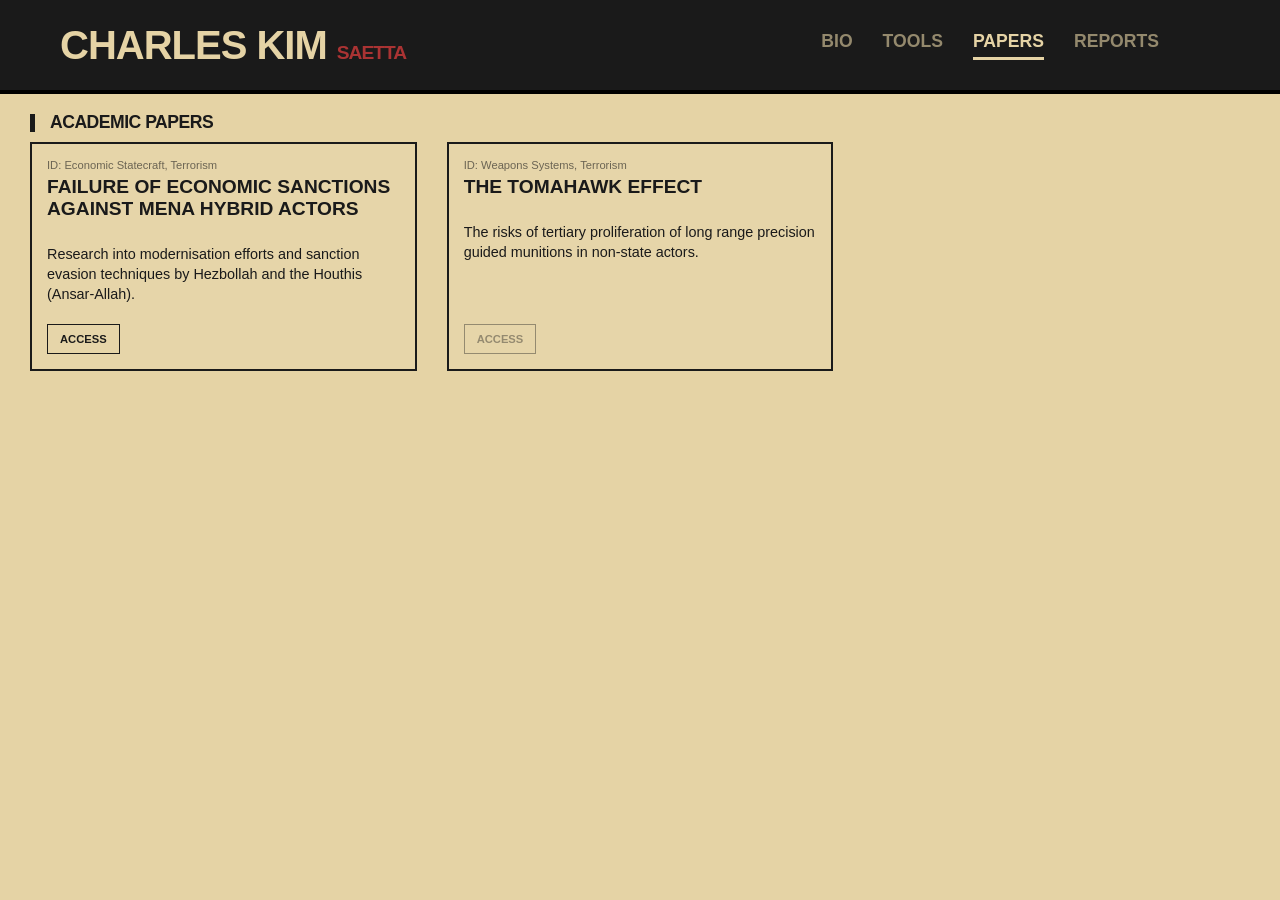
==== commit 297bbab6: "2.00" ====
--- a/papers.html
+++ b/papers.html
@@ -5,12 +5,12 @@
     <meta charset="UTF-8">
     <meta name="viewport" content="width=device-width, initial-scale=1.0">
     <title>SAETTA | PAPERS</title>
-    <link rel="stylesheet" href="style.css?v=1.60">
+    <link rel="stylesheet" href="style.css?v=2.00">
 </head>
 
 <body>
     <div id="saetta-nav"></div>
-    <script src="nav.js?v=1.60"></script>
+    <script src="nav.js?v=2.00"></script>
 
     <main class="container">
         <h2>ACADEMIC PAPERS</h2>
@@ -19,8 +19,8 @@
 
     </main>
 
-    <script src="db.js?v=1.60"></script>
-    <script src="loader.js?v=1.60"></script>
+    <script src="db.js?v=2.00"></script>
+    <script src="loader.js?v=2.00"></script>
 </body>
 
 </html>
--- a/style.css
+++ b/style.css
@@ -26,6 +26,7 @@
     min-height: 100vh;
     display: flex;
     flex-direction: column;
+    overflow-y: scroll;
 }
 
 body::before {
@@ -54,6 +55,7 @@
 
 /* --- LAYOUT CONTAINERS --- */
 .container {
+    width: 100%;
     max-width: 1400px;
     margin: 0 auto;
     padding: 0 30px 40px 30px;
@@ -193,6 +195,26 @@
     gap: 50px;
 }
 
+/* --- REPORTS LAYOUT --- */
+.reports-layout {
+    display: grid;
+    grid-template-columns: 1fr 350px;
+    gap: 40px;
+    align-items: start;
+}
+
+.twitter-sidebar h2 {
+    margin-bottom: 20px;
+    width: 100%;
+}
+
+.twitter-embed-container {
+    border: 2px solid var(--ink-color);
+    background: rgba(255, 255, 255, 0.05);
+    padding: 15px;
+    min-height: 500px;
+}
+
 .chapter-rail {
     position: sticky;
     top: 20px;
@@ -249,19 +271,123 @@
 }
 
 /* --- COMPONENTS --- */
+.grid-4 {
+    display: grid;
+    grid-template-columns: repeat(4, 1fr);
+    gap: 20px;
+}
+
 .grid-3 {
     display: grid;
     grid-template-columns: repeat(3, 1fr);
     gap: 30px;
 }
 
+.grid-2 {
+    display: grid;
+    grid-template-columns: repeat(2, 1fr);
+    gap: 30px;
+}
+
 .system-card,
-.report-card {
+.report-card,
+.tweet-card {
     border: 2px solid var(--ink-color);
     background: rgba(255, 255, 255, 0.05);
     display: flex;
     flex-direction: column;
     height: 100%;
+}
+
+.large-system-card {
+    grid-column: span 3;
+    flex-direction: row;
+}
+
+.large-system-card .card-img-container {
+    width: 450px;
+    height: auto;
+    border-bottom: none;
+    border-right: 2px solid var(--ink-color);
+}
+
+.large-system-card .sys-content {
+    padding: 30px;
+    justify-content: center;
+}
+
+.large-system-card .sys-title {
+    font-size: 1.8rem;
+    margin-bottom: 15px;
+}
+
+.large-system-card .sys-desc {
+    font-size: 1.1rem;
+    line-height: 1.6;
+}
+
+.tweet-card {
+    padding: 20px;
+    justify-content: space-between;
+    transition: all 0.2s ease;
+}
+
+.tweet-content {
+    flex-grow: 1;
+}
+
+.tweet-title {
+    font-size: 1.1rem;
+    font-weight: 700;
+    line-height: 1.4;
+    margin-bottom: 20px;
+    color: var(--ink-color);
+}
+
+.tweet-date {
+    font-size: 0.8rem;
+    color: var(--accent-red);
+    font-weight: bold;
+    letter-spacing: 0.5px;
+}
+
+.tweet-embed-wrapper {
+    width: 100%;
+    display: flex;
+    justify-content: center;
+}
+
+.tweet-list {
+    list-style: none;
+    padding: 0;
+    margin: 0;
+    width: 100%;
+}
+
+.tweet-list-item {
+    display: block;
+    padding: 20px;
+    border-bottom: 1px solid var(--ink-color);
+    text-decoration: none;
+    transition: 0.2s;
+}
+
+.tweet-list-item:hover {
+    background: rgba(255, 255, 255, 0.05);
+}
+
+.tweet-list-date {
+    font-size: 0.8rem;
+    color: var(--accent-red);
+    font-weight: bold;
+    margin-bottom: 10px;
+}
+
+.tweet-list-text {
+    font-size: 1.1rem;
+    color: var(--ink-color);
+    line-height: 1.4;
+    font-weight: bold;
 }
 
 .sys-content {
@@ -367,6 +493,93 @@
     color: var(--bg-color);
 }
 
+/* --- MODULE FEATURES --- */
+.module-grid {
+    display: grid;
+    grid-template-columns: repeat(2, 1fr);
+    gap: 30px;
+    margin-top: 20px;
+}
+
+.module-card {
+    border: 2px solid var(--ink-color);
+    background: rgba(255, 255, 255, 0.05);
+    padding: 25px;
+    position: relative;
+    transition: transform 0.2s ease, background 0.2s ease;
+}
+
+.module-card:hover {
+    background: rgba(26, 26, 26, 0.05);
+    transform: translateY(-2px);
+}
+
+.module-title {
+    font-size: 1.2rem;
+    font-weight: 900;
+    text-transform: uppercase;
+    margin-bottom: 10px;
+    display: flex;
+    justify-content: space-between;
+    align-items: center;
+}
+
+.module-status {
+    font-size: 0.65rem;
+    padding: 3px 6px;
+    background: var(--ink-color);
+    color: var(--bg-color);
+    opacity: 0.8;
+}
+
+.module-status.planned {
+    background: transparent;
+    border: 1px dashed var(--ink-color);
+    color: var(--ink-color);
+}
+
+.module-desc {
+    font-size: 0.95rem;
+    line-height: 1.5;
+    opacity: 0.9;
+}
+
+/* --- FILTER BUTTONS --- */
+.filter-group {
+    display: flex;
+    flex-wrap: wrap;
+    gap: 15px;
+    margin-bottom: 30px;
+    border-bottom: 2px solid rgba(26, 26, 26, 0.2);
+    padding-bottom: 15px;
+}
+
+.filter-btn {
+    background: transparent;
+    color: var(--ink-color);
+    border: 2px solid transparent;
+    border-bottom: 2px solid var(--ink-color);
+    padding: 8px 15px;
+    font-weight: 800;
+    font-size: 0.85rem;
+    text-transform: uppercase;
+    cursor: pointer;
+    transition: all 0.2s ease;
+    opacity: 0.6;
+}
+
+.filter-btn:hover {
+    opacity: 1;
+    background: rgba(26, 26, 26, 0.05);
+}
+
+.filter-btn.active {
+    opacity: 1;
+    border: 2px solid var(--ink-color);
+    background: var(--ink-color);
+    color: var(--bg-color);
+}
+
 /* --- CAROUSEL --- */
 .carousel-container {
     position: relative;
@@ -418,9 +631,11 @@
 
 .text-block h3 {
     margin-top: 0;
-    font-size: 0.9rem;
-    opacity: 0.6;
-    margin-bottom: 10px;
+    font-size: 1.3rem;
+    font-weight: 900;
+    opacity: 0.9;
+    letter-spacing: 1px;
+    margin-bottom: 15px;
 }
 
 /* --- MATH BLOCKS --- */
@@ -548,10 +763,21 @@
 }
 
 /* --- MOBILE RESPONSIVE --- */
+@media (max-width: 1024px) {
+    .reports-layout {
+        grid-template-columns: 1fr;
+    }
+
+    .grid-4 {
+        grid-template-columns: repeat(2, 1fr);
+    }
+}
+
 @media (max-width: 768px) {
 
     .dossier-layout,
     .bio-layout,
+    .grid-4,
     .grid-3 {
         grid-template-columns: 1fr;
     }
